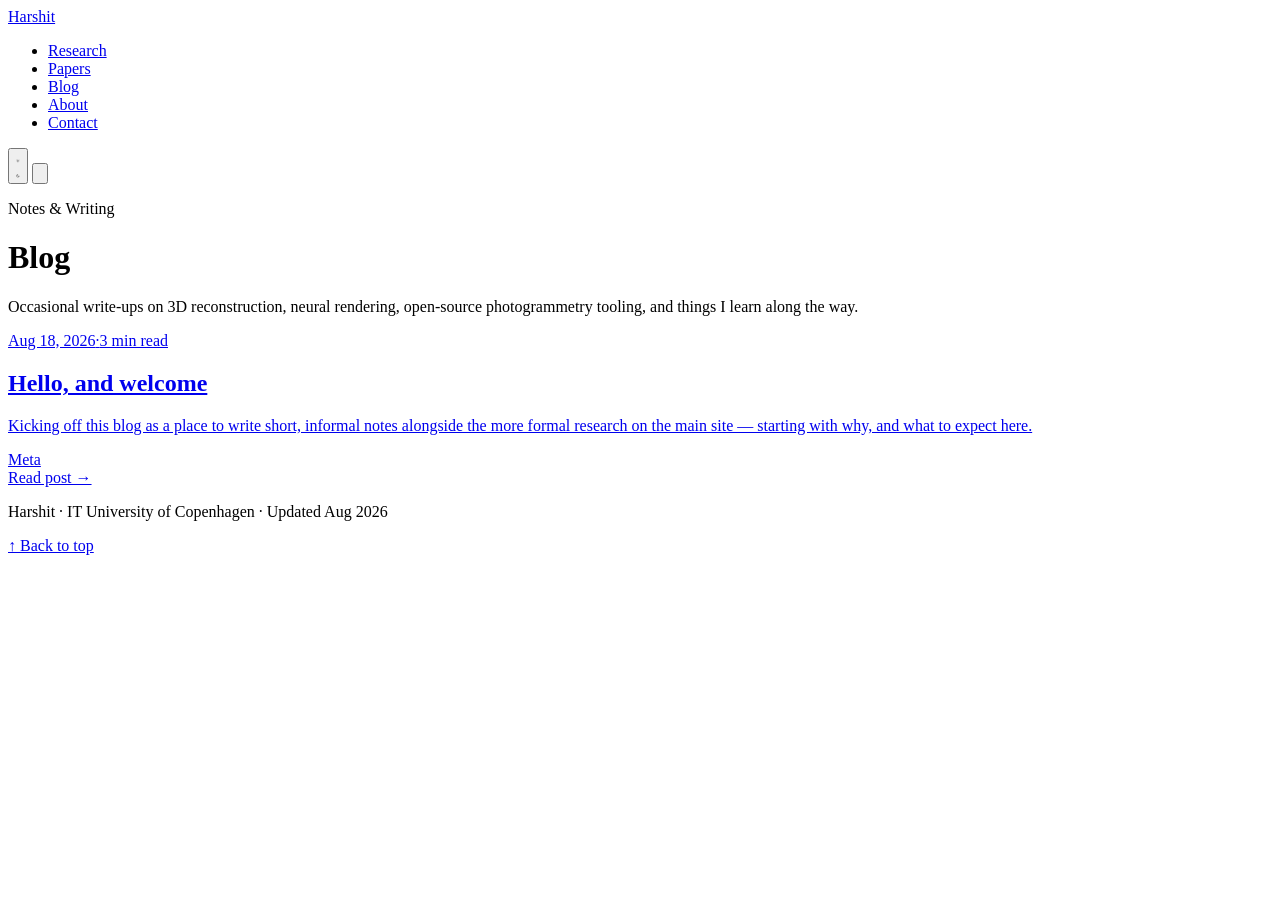
==== blog/index.html @ 4065c22a "Add files via upload" ====
<!DOCTYPE html>
<html lang="en">
<head>
  <meta charset="UTF-8" />
  <meta name="viewport" content="width=device-width, initial-scale=1.0" />
  <title>Blog — Harshit</title>
  <meta name="description" content="Notes on 3D reconstruction, neural rendering, and open-source photogrammetry — from Harshit, Postdoctoral Researcher at ITU Copenhagen." />
  <link rel="preconnect" href="https://fonts.googleapis.com" />
  <link href="https://fonts.googleapis.com/css2?family=DM+Serif+Display:ital@0;1&family=DM+Mono:wght@400;500&family=Lato:wght@300;400;700&display=swap" rel="stylesheet" />
  <link rel="stylesheet" href="../assets/blog.css" />
</head>
<body>

<nav>
  <div class="wrapper">
    <a href="../index.html" class="nav-name">Harshit</a>
    <div class="nav-right">
      <ul class="nav-links" id="navLinks">
        <li><a href="../index.html#research">Research</a></li>
        <li><a href="../index.html#publications">Papers</a></li>
        <li><a href="index.html" class="current">Blog</a></li>
        <li><a href="../index.html#about">About</a></li>
        <li><a href="../index.html#contact">Contact</a></li>
      </ul>
      <button class="theme-toggle" id="themeToggle" aria-label="Toggle dark mode" type="button">
        <svg class="icon-sun" viewBox="0 0 24 24" fill="none" stroke="currentColor" stroke-width="2"><circle cx="12" cy="12" r="4"/><path d="M12 2v2M12 20v2M4.93 4.93l1.41 1.41M17.66 17.66l1.41 1.41M2 12h2M20 12h2M4.93 19.07l1.41-1.41M17.66 6.34l1.41-1.41"/></svg>
        <svg class="icon-moon" viewBox="0 0 24 24" fill="none" stroke="currentColor" stroke-width="2"><path d="M21 12.79A9 9 0 1 1 11.21 3 7 7 0 0 0 21 12.79z"/></svg>
      </button>
      <button class="nav-toggle-btn" id="navToggleBtn" aria-label="Toggle menu" type="button">
        <svg viewBox="0 0 24 24" fill="none" stroke="currentColor" stroke-width="2"><path d="M3 6h18M3 12h18M3 18h18"/></svg>
      </button>
    </div>
  </div>
</nav>

<main>
  <div class="wrapper narrow">

    <div class="blog-header reveal">
      <p class="blog-eyebrow">Notes &amp; Writing</p>
      <h1>Blog</h1>
      <p>Occasional write-ups on 3D reconstruction, neural rendering, open-source photogrammetry tooling, and things I learn along the way.</p>
    </div>

    <div class="post-list reveal-stagger">

      <!--
        HOW TO ADD A NEW POST
        1. Duplicate /blog/posts/hello-world.html and rename it, e.g. /blog/posts/my-new-post.html
        2. Edit its title, date, and body content.
        3. Copy one .post-card block below, update the href, date, title, excerpt and tags.
        4. Commit and push — GitHub Pages will serve it automatically.
      -->

      <a class="post-card stagger-item" href="posts/hello-world.html">
        <div class="post-meta"><span>Aug 18, 2026</span><span>·</span><span>3 min read</span></div>
        <h2>Hello, and welcome</h2>
        <p class="excerpt">Kicking off this blog as a place to write short, informal notes alongside the more formal research on the main site — starting with why, and what to expect here.</p>
        <div class="post-tags">
          <span class="post-tag">Meta</span>
        </div>
        <span class="post-read">Read post →</span>
      </a>

    </div>

  </div>
</main>

<footer>
  <div class="wrapper">
    <p>Harshit · IT University of Copenhagen · Updated Aug 2026</p>
    <a class="back-to-top" href="#top">↑ Back to top</a>
  </div>
</footer>

<script src="../assets/blog.js"></script>
</body>
</html>
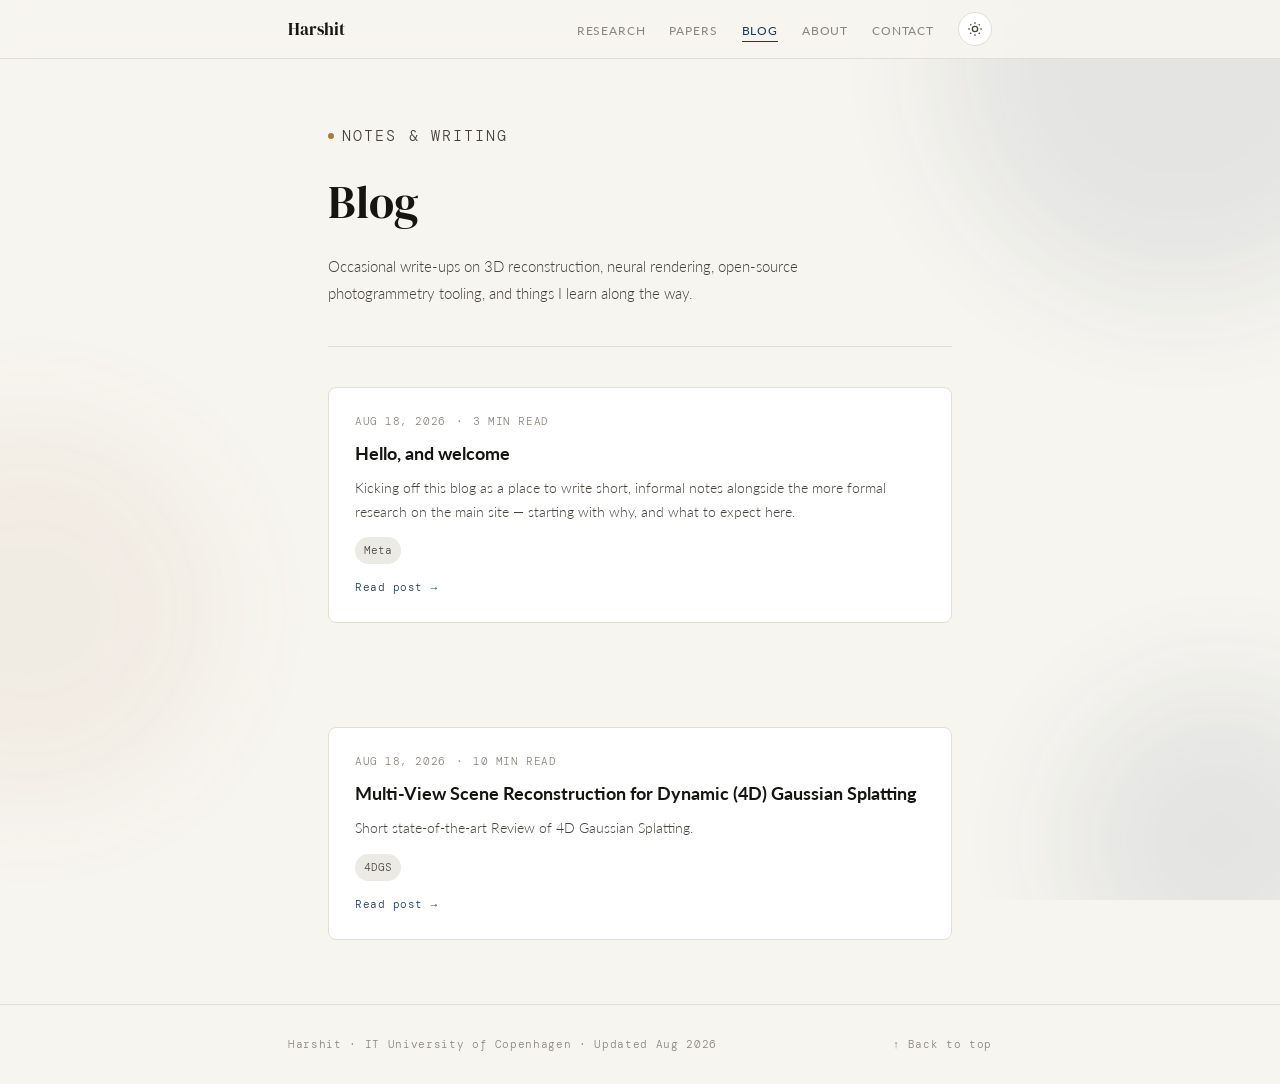
==== commit f10cde35: "Add new post card for 4D Gaussian Splatting" ====
--- a/blog/index.html
+++ b/blog/index.html
@@ -10,6 +10,10 @@
   <link rel="stylesheet" href="../assets/blog.css" />
 </head>
 <body>
+
+<div class="progress-bar" id="progressBar"></div>
+<div class="bg-accent"><span class="a1"></span><span class="a2"></span><span class="a3"></span></div>
+<div class="grain"></div>
 
 <nav>
   <div class="wrapper">
@@ -33,11 +37,11 @@
   </div>
 </nav>
 
-<main>
+<main id="top">
   <div class="wrapper narrow">
 
     <div class="blog-header reveal">
-      <p class="blog-eyebrow">Notes &amp; Writing</p>
+      <p class="blog-eyebrow"><span class="dot"></span>Notes &amp; Writing</p>
       <h1>Blog</h1>
       <p>Occasional write-ups on 3D reconstruction, neural rendering, open-source photogrammetry tooling, and things I learn along the way.</p>
     </div>
@@ -64,6 +68,18 @@
 
     </div>
 
+    <div class="post-list reveal-stagger">
+      <a class="post-card stagger-item" href="posts/4DGS_report.html">
+        <div class="post-meta"><span>Aug 18, 2026</span><span>·</span><span>10 min read</span></div>
+        <h2>Multi-View Scene Reconstruction for Dynamic (4D) Gaussian Splatting</h2>
+        <p class="excerpt">Short state-of-the-art Review of 4D Gaussian Splatting.</p>
+        <div class="post-tags">
+          <span class="post-tag">4DGS</span>
+        </div>
+        <span class="post-read">Read post →</span>
+      </a>
+
+    </div>
   </div>
 </main>
 
--- a/assets/blog.css
+++ b/assets/blog.css
@@ -0,0 +1,273 @@
+/* ============================================================
+   Shared stylesheet for blog pages — harshitvrm.github.io/blog
+   Mirrors the design system used on the main site (index.html)
+   ============================================================ */
+
+:root {
+  --bg: #f7f5f0;
+  --surface: #ffffff;
+  --surface-raised: #ffffff;
+  --ink: #171511;
+  --ink-mid: #47433c;
+  --ink-muted: #8a857d;
+  --accent: #1a3a5c;
+  --accent-2: #a9793f;
+  --accent-light: #e8eef5;
+  --accent-2-light: #f5ede1;
+  --rule: #e2ded5;
+  --tag-bg: #eceae4;
+  --tag-text: #4a4640;
+  --link: #1a3a5c;
+  --shadow: rgba(23, 21, 17, 0.06);
+  --code-bg: #f0ede6;
+  --grad-a: rgba(26, 58, 92, 0.12);
+  --grad-b: rgba(169, 121, 63, 0.10);
+  color-scheme: light;
+}
+
+html[data-theme="dark"] {
+  --bg: #0f1115;
+  --surface: #171a20;
+  --surface-raised: #1c2027;
+  --ink: #f3f1ea;
+  --ink-mid: #c7c2b8;
+  --ink-muted: #857f76;
+  --accent: #7fa8d9;
+  --accent-2: #d9ac6f;
+  --accent-light: #1c2a38;
+  --accent-2-light: #2b2419;
+  --rule: #272b33;
+  --tag-bg: #1f232b;
+  --tag-text: #c7c2b8;
+  --link: #7fa8d9;
+  --shadow: rgba(0, 0, 0, 0.35);
+  --code-bg: #1b1e25;
+  --grad-a: rgba(127, 168, 217, 0.10);
+  --grad-b: rgba(217, 172, 111, 0.08);
+  color-scheme: dark;
+}
+
+*, *::before, *::after { box-sizing: border-box; margin: 0; padding: 0; }
+html { scroll-behavior: smooth; }
+
+body {
+  background: var(--bg);
+  color: var(--ink);
+  font-family: 'Lato', sans-serif;
+  font-weight: 300;
+  font-size: 16px;
+  line-height: 1.7;
+  -webkit-font-smoothing: antialiased;
+  transition: background 0.3s ease, color 0.3s ease;
+  overflow-x: hidden;
+}
+
+a { color: inherit; }
+
+/* Ambient background accents (matches main site) */
+.bg-accent { position: fixed; inset: 0; z-index: -1; pointer-events: none; overflow: hidden; }
+.bg-accent span {
+  position: absolute; border-radius: 50%; filter: blur(60px);
+  opacity: 0.7; transition: opacity 0.3s ease, transform 0.6s cubic-bezier(0.16,1,0.3,1);
+  will-change: transform;
+}
+.bg-accent .a1 { width: 480px; height: 480px; background: var(--grad-a); top: -180px; right: -140px; }
+.bg-accent .a2 { width: 380px; height: 380px; background: var(--grad-b); top: 420px; left: -160px; }
+.bg-accent .a3 { width: 320px; height: 320px; background: var(--grad-a); bottom: -100px; right: -100px; }
+
+/* Film-grain texture for depth (matches main site) */
+.grain {
+  position: fixed; inset: 0; z-index: -1; pointer-events: none;
+  opacity: 0.035; mix-blend-mode: overlay;
+  background-image: url("data:image/svg+xml,%3Csvg xmlns='http://www.w3.org/2000/svg' width='200' height='200'%3E%3Cfilter id='n'%3E%3CfeTurbulence type='fractalNoise' baseFrequency='0.9' numOctaves='2' stitchTiles='stitch'/%3E%3C/filter%3E%3Crect width='100%25' height='100%25' filter='url(%23n)'/%3E%3C/svg%3E");
+  background-size: 180px 180px;
+  transition: opacity 0.3s ease;
+}
+html[data-theme="dark"] .grain { opacity: 0.07; mix-blend-mode: soft-light; }
+
+/* Scroll progress bar (matches main site) */
+.progress-bar {
+  position: fixed; top: 0; left: 0; height: 2px; width: 0%;
+  background: linear-gradient(90deg, var(--accent), var(--accent-2));
+  z-index: 200; transition: width 0.1s linear;
+}
+
+@keyframes pulse {
+  0%, 100% { opacity: 1; transform: scale(1); }
+  50% { opacity: 0.4; transform: scale(0.7); }
+}
+
+.wrapper { max-width: 760px; margin: 0 auto; padding: 0 28px; position: relative; }
+.wrapper.narrow { max-width: 680px; }
+
+/* Nav (identical to main site) */
+nav {
+  position: sticky; top: 0; z-index: 100;
+  background: color-mix(in srgb, var(--bg) 88%, transparent);
+  backdrop-filter: blur(10px);
+  border-bottom: 1px solid var(--rule);
+  transition: background 0.3s ease, border-color 0.3s ease;
+}
+nav .wrapper { display: flex; align-items: center; justify-content: space-between; height: 58px; }
+.nav-name { font-family: 'DM Serif Display', serif; font-size: 17px; color: var(--ink); text-decoration: none; }
+.nav-right { display: flex; align-items: center; gap: 24px; }
+.nav-links { display: flex; gap: 24px; list-style: none; }
+.nav-links a {
+  font-size: 12px; font-weight: 400; letter-spacing: 0.07em;
+  text-transform: uppercase; color: var(--ink-muted); text-decoration: none;
+  transition: color 0.2s; position: relative;
+}
+.nav-links a::after {
+  content: ""; position: absolute; left: 0; bottom: -4px; width: 0; height: 1px;
+  background: var(--accent); transition: width 0.25s ease;
+}
+.nav-links a:hover, .nav-links a.current { color: var(--accent); }
+.nav-links a:hover::after, .nav-links a.current::after { width: 100%; }
+
+.theme-toggle {
+  width: 34px; height: 34px; border-radius: 50%;
+  border: 1px solid var(--rule); background: var(--surface);
+  display: flex; align-items: center; justify-content: center;
+  cursor: pointer; color: var(--ink-mid); transition: border-color 0.2s, color 0.2s, transform 0.2s;
+  flex-shrink: 0;
+}
+.theme-toggle:hover { border-color: var(--accent); color: var(--accent); transform: rotate(14deg); }
+.theme-toggle svg { width: 16px; height: 16px; }
+.theme-toggle .icon-moon { display: none; }
+html[data-theme="dark"] .theme-toggle .icon-sun { display: none; }
+html[data-theme="dark"] .theme-toggle .icon-moon { display: block; }
+
+.nav-toggle-btn {
+  display: none; width: 34px; height: 34px; border-radius: 50%;
+  border: 1px solid var(--rule); background: var(--surface); cursor: pointer;
+  align-items: center; justify-content: center; color: var(--ink-mid);
+}
+
+/* Reveal-on-scroll (shared behavior with main site) */
+.reveal { opacity: 0; transform: translateY(18px); transition: opacity 0.6s ease, transform 0.6s ease; }
+.reveal.visible { opacity: 1; transform: translateY(0); }
+.reveal-stagger.visible .stagger-item { opacity: 1; transform: translateY(0); }
+.stagger-item { opacity: 0; transform: translateY(14px); transition: opacity 0.5s ease, transform 0.5s ease; }
+.reveal-stagger.visible .stagger-item:nth-child(1) { transition-delay: 0.02s; }
+.reveal-stagger.visible .stagger-item:nth-child(2) { transition-delay: 0.08s; }
+.reveal-stagger.visible .stagger-item:nth-child(3) { transition-delay: 0.14s; }
+.reveal-stagger.visible .stagger-item:nth-child(4) { transition-delay: 0.20s; }
+.reveal-stagger.visible .stagger-item:nth-child(5) { transition-delay: 0.26s; }
+.reveal-stagger.visible .stagger-item:nth-child(6) { transition-delay: 0.32s; }
+
+/* Blog header */
+.blog-header { padding: 64px 0 40px; border-bottom: 1px solid var(--rule); }
+.blog-eyebrow {
+  font-family: 'DM Mono', monospace; font-size: 11px; letter-spacing: 0.14em;
+  text-transform: uppercase; color: var(--ink-muted); margin-bottom: 14px;
+  display: flex; align-items: center; gap: 8px;
+}
+.blog-eyebrow .dot {
+  width: 6px; height: 6px; border-radius: 50%; background: var(--accent-2);
+  display: inline-block; animation: pulse 2.4s ease-in-out infinite;
+}
+.blog-header h1 { font-family: 'DM Serif Display', serif; font-size: clamp(32px, 6vw, 46px); font-weight: 400; margin-bottom: 12px; }
+.blog-header p { font-size: 15px; color: var(--ink-mid); max-width: 540px; line-height: 1.75; }
+
+/* Post list */
+.post-list { display: flex; flex-direction: column; gap: 16px; padding: 40px 0 64px; }
+.post-card {
+  display: block; text-decoration: none; color: inherit;
+  background: var(--surface); border: 1px solid var(--rule); border-radius: 8px;
+  padding: 24px 26px; transition: border-color 0.25s, box-shadow 0.25s, transform 0.25s;
+  position: relative; overflow: hidden;
+}
+.post-card::before {
+  content: ""; position: absolute; left: 0; top: 0; bottom: 0; width: 3px;
+  background: linear-gradient(180deg, var(--accent), var(--accent-2));
+  opacity: 0; transition: opacity 0.25s;
+}
+.post-card:hover { border-color: color-mix(in srgb, var(--accent) 35%, var(--rule)); box-shadow: 0 10px 28px var(--shadow); transform: translateY(-2px); }
+.post-card:hover::before { opacity: 1; }
+.post-meta {
+  font-family: 'DM Mono', monospace; font-size: 11px; letter-spacing: 0.05em;
+  color: var(--ink-muted); text-transform: uppercase; margin-bottom: 10px;
+  display: flex; gap: 10px; align-items: center; flex-wrap: wrap;
+}
+.post-card h2 { font-size: 18px; font-weight: 700; color: var(--ink); line-height: 1.4; margin-bottom: 10px; }
+.post-card p.excerpt { font-size: 14px; color: var(--ink-mid); line-height: 1.7; margin-bottom: 14px; }
+.post-tags { display: flex; flex-wrap: wrap; gap: 6px; }
+.post-tag { font-family: 'DM Mono', monospace; font-size: 11px; padding: 4px 9px; background: var(--tag-bg); color: var(--tag-text); border-radius: 100px; }
+.post-read {
+  font-family: 'DM Mono', monospace; font-size: 11px; letter-spacing: 0.05em; color: var(--link);
+  margin-top: 14px; display: inline-block;
+}
+
+/* Article (single post) */
+article.post {
+  padding: 56px 0 40px;
+}
+.post-title-block { margin-bottom: 40px; }
+.post-title-block h1 {
+  font-family: 'DM Serif Display', serif; font-size: clamp(30px, 6vw, 44px);
+  font-weight: 400; line-height: 1.15; margin-bottom: 16px;
+}
+.post-body { font-size: 16px; color: var(--ink-mid); line-height: 1.85; }
+.post-body p { margin-bottom: 20px; }
+.post-body h2 {
+  font-family: 'DM Serif Display', serif; font-size: 24px; font-weight: 400;
+  color: var(--ink); margin: 36px 0 16px;
+}
+.post-body h3 {
+  font-size: 16px; font-weight: 700; color: var(--ink); margin: 28px 0 12px;
+}
+.post-body ul, .post-body ol { margin: 0 0 20px 22px; color: var(--ink-mid); }
+.post-body li { margin-bottom: 8px; line-height: 1.7; }
+.post-body a { color: var(--link); border-bottom: 1px solid color-mix(in srgb, var(--link) 40%, transparent); text-decoration: none; }
+.post-body a:hover { border-bottom-color: var(--link); }
+.post-body blockquote {
+  border-left: 3px solid var(--accent-2); padding: 4px 0 4px 20px;
+  margin: 24px 0; color: var(--ink-mid); font-style: italic; font-size: 15px;
+}
+.post-body code {
+  font-family: 'DM Mono', monospace; font-size: 13.5px; background: var(--code-bg);
+  padding: 2px 6px; border-radius: 4px; color: var(--ink);
+}
+.post-body pre {
+  background: var(--code-bg); border: 1px solid var(--rule); border-radius: 8px;
+  padding: 18px 20px; overflow-x: auto; margin: 24px 0;
+}
+.post-body pre code { background: none; padding: 0; font-size: 13px; line-height: 1.6; }
+.post-body figure { margin: 28px 0; }
+.post-body figcaption {
+  font-family: 'DM Mono', monospace; font-size: 12px; color: var(--ink-muted);
+  margin-top: 8px; text-align: center;
+}
+.post-body img { max-width: 100%; border-radius: 8px; border: 1px solid var(--rule); }
+.post-body hr { border: none; border-top: 1px solid var(--rule); margin: 36px 0; }
+
+.post-footer-nav {
+  margin-top: 48px; padding-top: 24px; border-top: 1px solid var(--rule);
+  display: flex; justify-content: space-between; align-items: center; flex-wrap: wrap; gap: 12px;
+}
+.post-footer-nav a {
+  font-family: 'DM Mono', monospace; font-size: 12px; letter-spacing: 0.05em;
+  color: var(--link); text-decoration: none; border-bottom: 1px solid transparent; transition: border-color 0.2s;
+}
+.post-footer-nav a:hover { border-bottom-color: var(--link); }
+
+/* Footer */
+footer { border-top: 1px solid var(--rule); padding: 30px 0; }
+footer .wrapper { display: flex; justify-content: space-between; align-items: center; flex-wrap: wrap; gap: 10px; }
+footer p { font-family: 'DM Mono', monospace; font-size: 11px; letter-spacing: 0.06em; color: var(--ink-muted); }
+.back-to-top { font-family: 'DM Mono', monospace; font-size: 11px; letter-spacing: 0.06em; color: var(--ink-muted); text-decoration: none; transition: color 0.2s; }
+.back-to-top:hover { color: var(--accent); }
+
+@media (max-width: 640px) {
+  .nav-links {
+    position: fixed; top: 58px; left: 0; right: 0; background: var(--bg);
+    flex-direction: column; gap: 0; border-bottom: 1px solid var(--rule);
+    max-height: 0; overflow: hidden; transition: max-height 0.3s ease;
+  }
+  .nav-links.open { max-height: 320px; }
+  .nav-links li { width: 100%; }
+  .nav-links a { display: block; padding: 14px 28px; font-size: 12.5px; }
+  .nav-toggle-btn { display: flex; }
+  .blog-header { padding: 48px 0 32px; }
+  article.post { padding: 40px 0 32px; }
+}
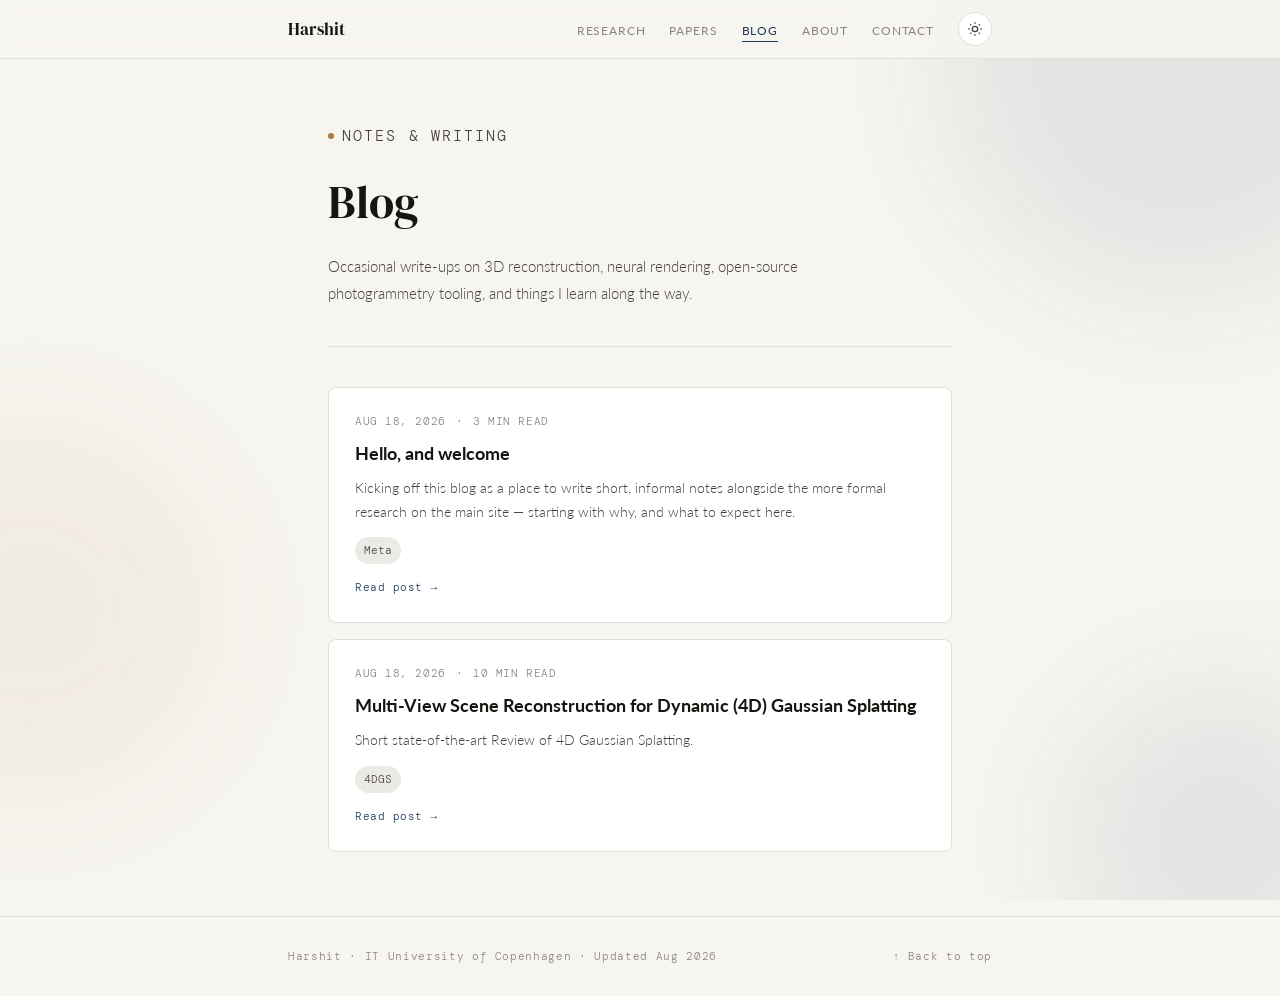
==== commit 546970df: "Refactor index.html by removing redundant div Removed unnecessary div wrapping post list." ====
--- a/blog/index.html
+++ b/blog/index.html
@@ -66,9 +66,6 @@
         <span class="post-read">Read post →</span>
       </a>
 
-    </div>
-
-    <div class="post-list reveal-stagger">
       <a class="post-card stagger-item" href="posts/4DGS_report.html">
         <div class="post-meta"><span>Aug 18, 2026</span><span>·</span><span>10 min read</span></div>
         <h2>Multi-View Scene Reconstruction for Dynamic (4D) Gaussian Splatting</h2>
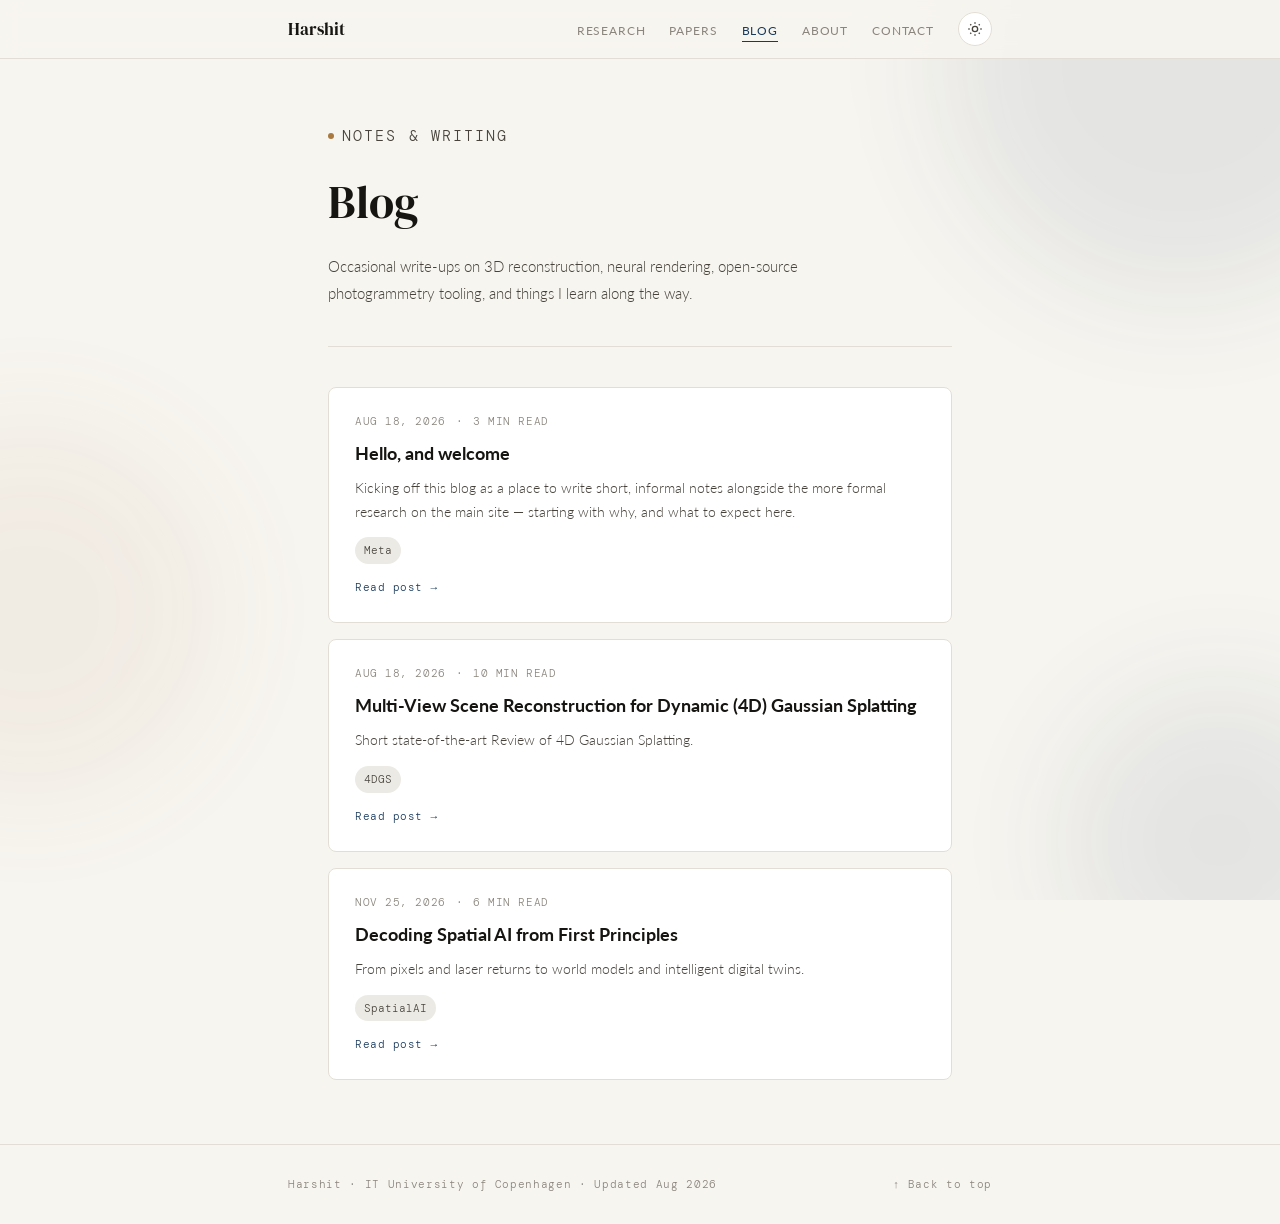
==== commit e4655772: "Add new post about Spatial AI" ====
--- a/blog/index.html
+++ b/blog/index.html
@@ -76,6 +76,16 @@
         <span class="post-read">Read post →</span>
       </a>
 
+      <a class="post-card stagger-item" href="posts/spatial-ai-first-principles.html">
+        <div class="post-meta"><span>Nov 25, 2026</span><span>·</span><span>6 min read</span></div>
+        <h2>Decoding Spatial AI from First Principles</h2>
+        <p class="excerpt">From pixels and laser returns to world models and intelligent digital twins.</p>
+        <div class="post-tags">
+          <span class="post-tag">SpatialAI</span>
+        </div>
+        <span class="post-read">Read post →</span>
+      </a>
+
     </div>
   </div>
 </main>
